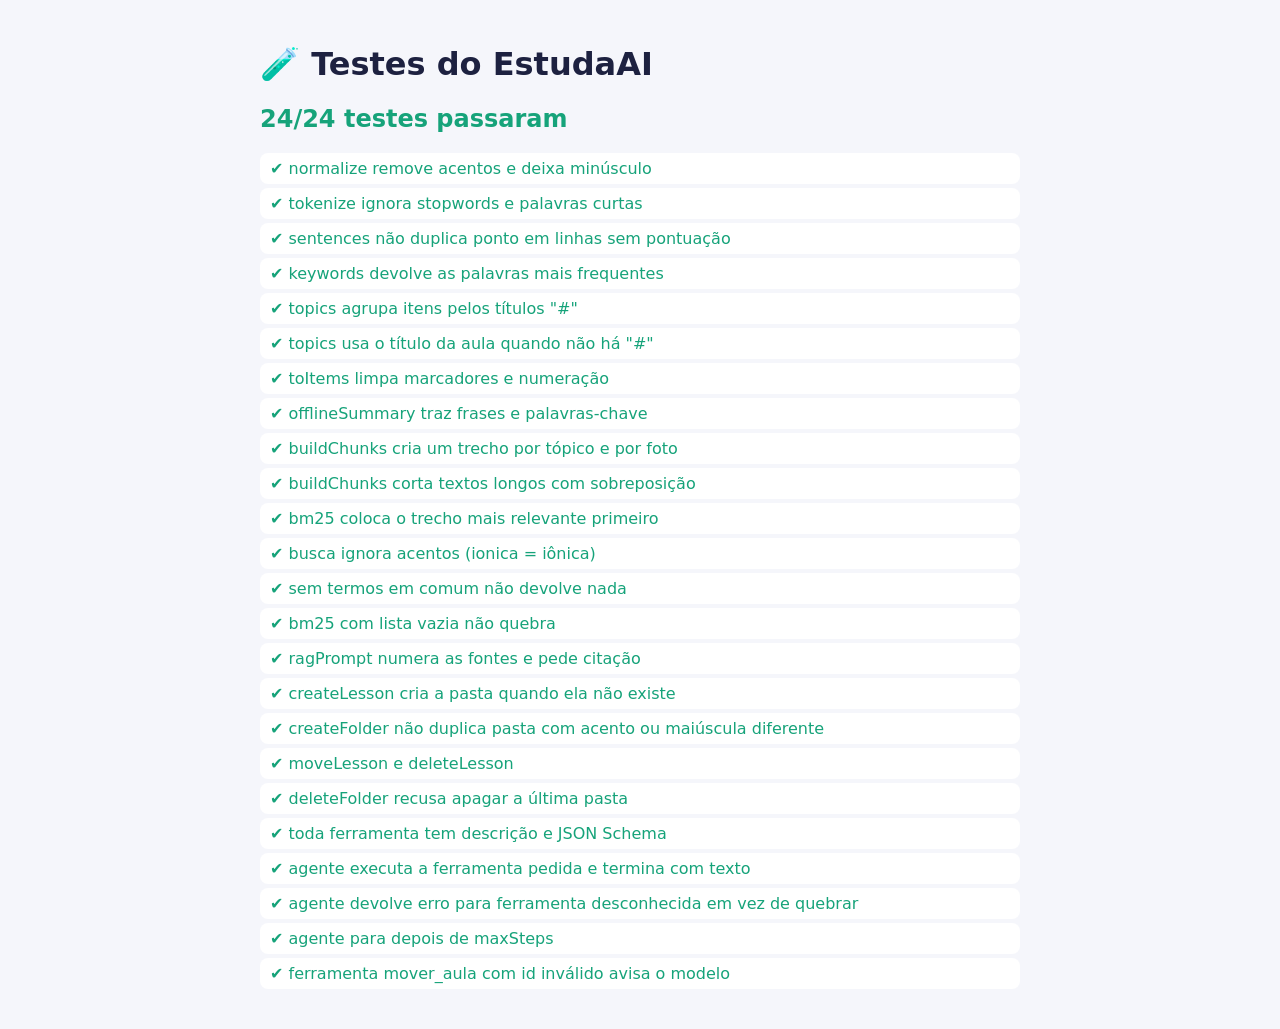
==== tests/index.html @ 202c0a61 "Modulariza o app e adiciona testes automatizados Separa a aplicação em módulos ES, centraliza ações " ====
<!doctype html>
<html lang="pt-BR">
<head>
<meta charset="utf-8">
<meta name="viewport" content="width=device-width, initial-scale=1">
<title>EstudaAI · Testes</title>
<style>
  body { font-family: system-ui, sans-serif; max-width: 760px; margin: 0 auto; padding: 24px 16px; background: #f5f6fb; color: #1d2140; }
  ul { list-style: none; padding: 0; }
  li { padding: 6px 10px; border-radius: 8px; margin: 4px 0; background: #fff; }
  .ok { color: #16a37a; }
  .fail { color: #e0563b; }
  pre { color: #1d2140; white-space: pre-wrap; margin: 6px 0 0; }
</style>
</head>
<body>
<h1>🧪 Testes do EstudaAI</h1>
<div id="results">Rodando...</div>
<!-- elementos que alguns módulos esperam encontrar -->
<div id="toast" hidden></div>
<script type="module">
  import { runAll } from './runner.js';
  import './nlp.test.js';
  import './rag.test.js';
  import './agent.test.js';
  runAll(document.getElementById('results'));
</script>
</body>
</html>
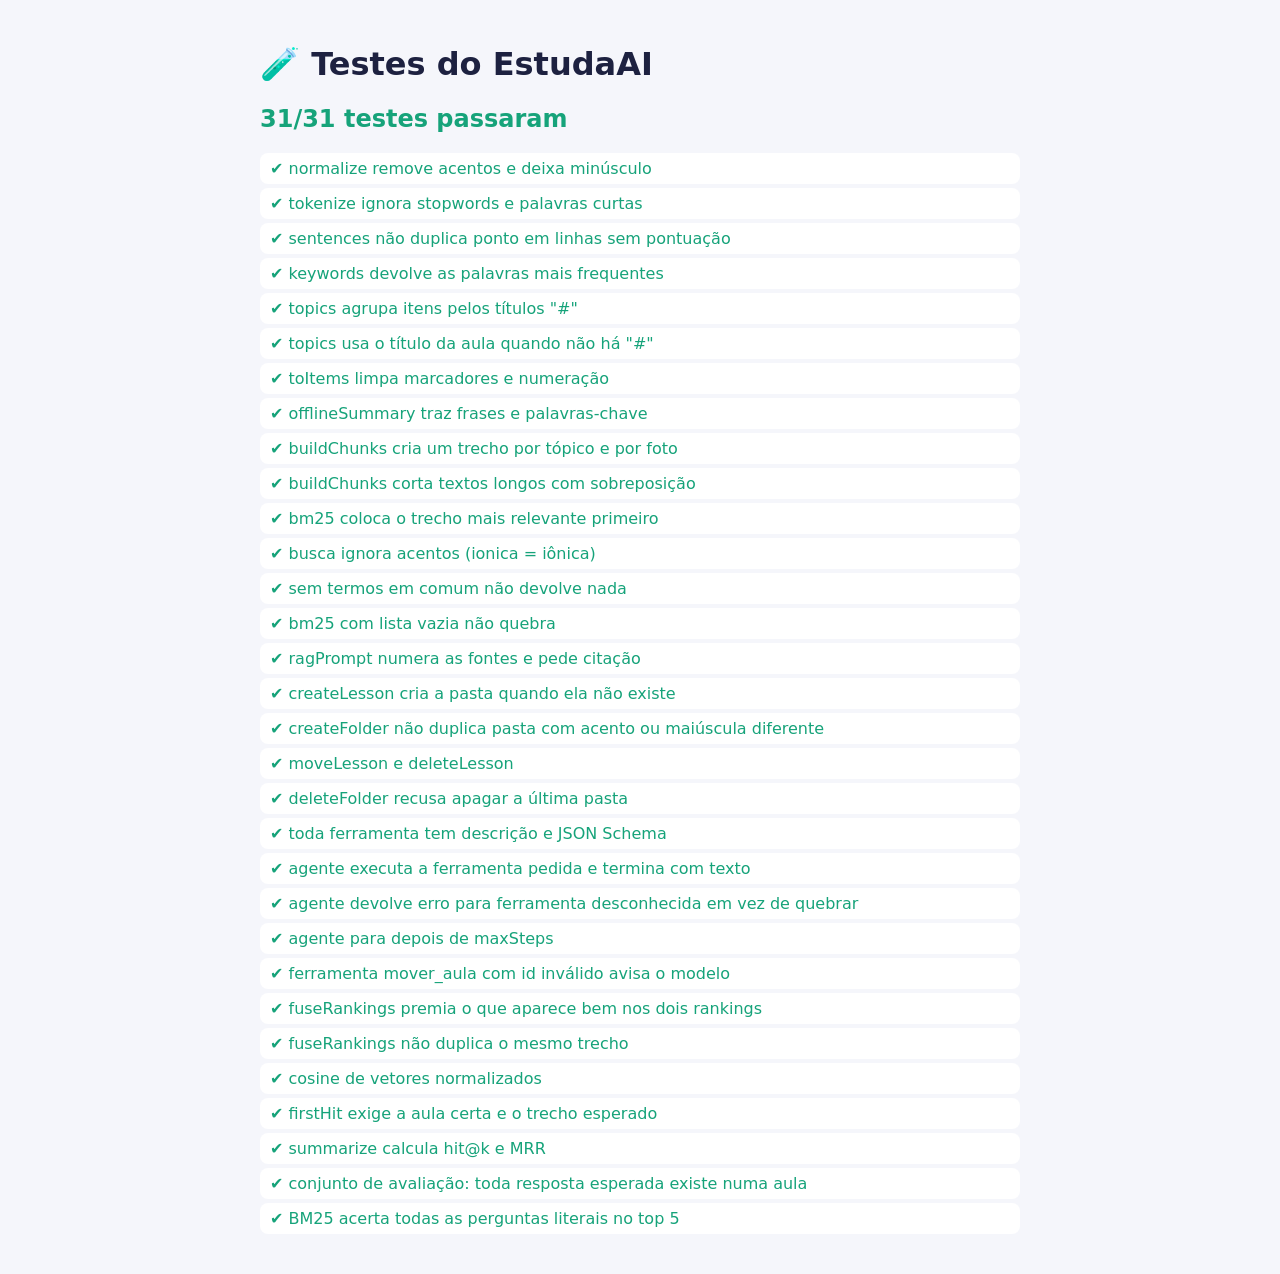
==== commit 97e67eca: "Adiciona busca semântica e avaliação do RAG Implementa busca por embeddings e híbrida, adiciona um c" ====
--- a/tests/index.html
+++ b/tests/index.html
@@ -23,6 +23,7 @@
   import './nlp.test.js';
   import './rag.test.js';
   import './agent.test.js';
+  import './eval.test.js';
   runAll(document.getElementById('results'));
 </script>
 </body>
